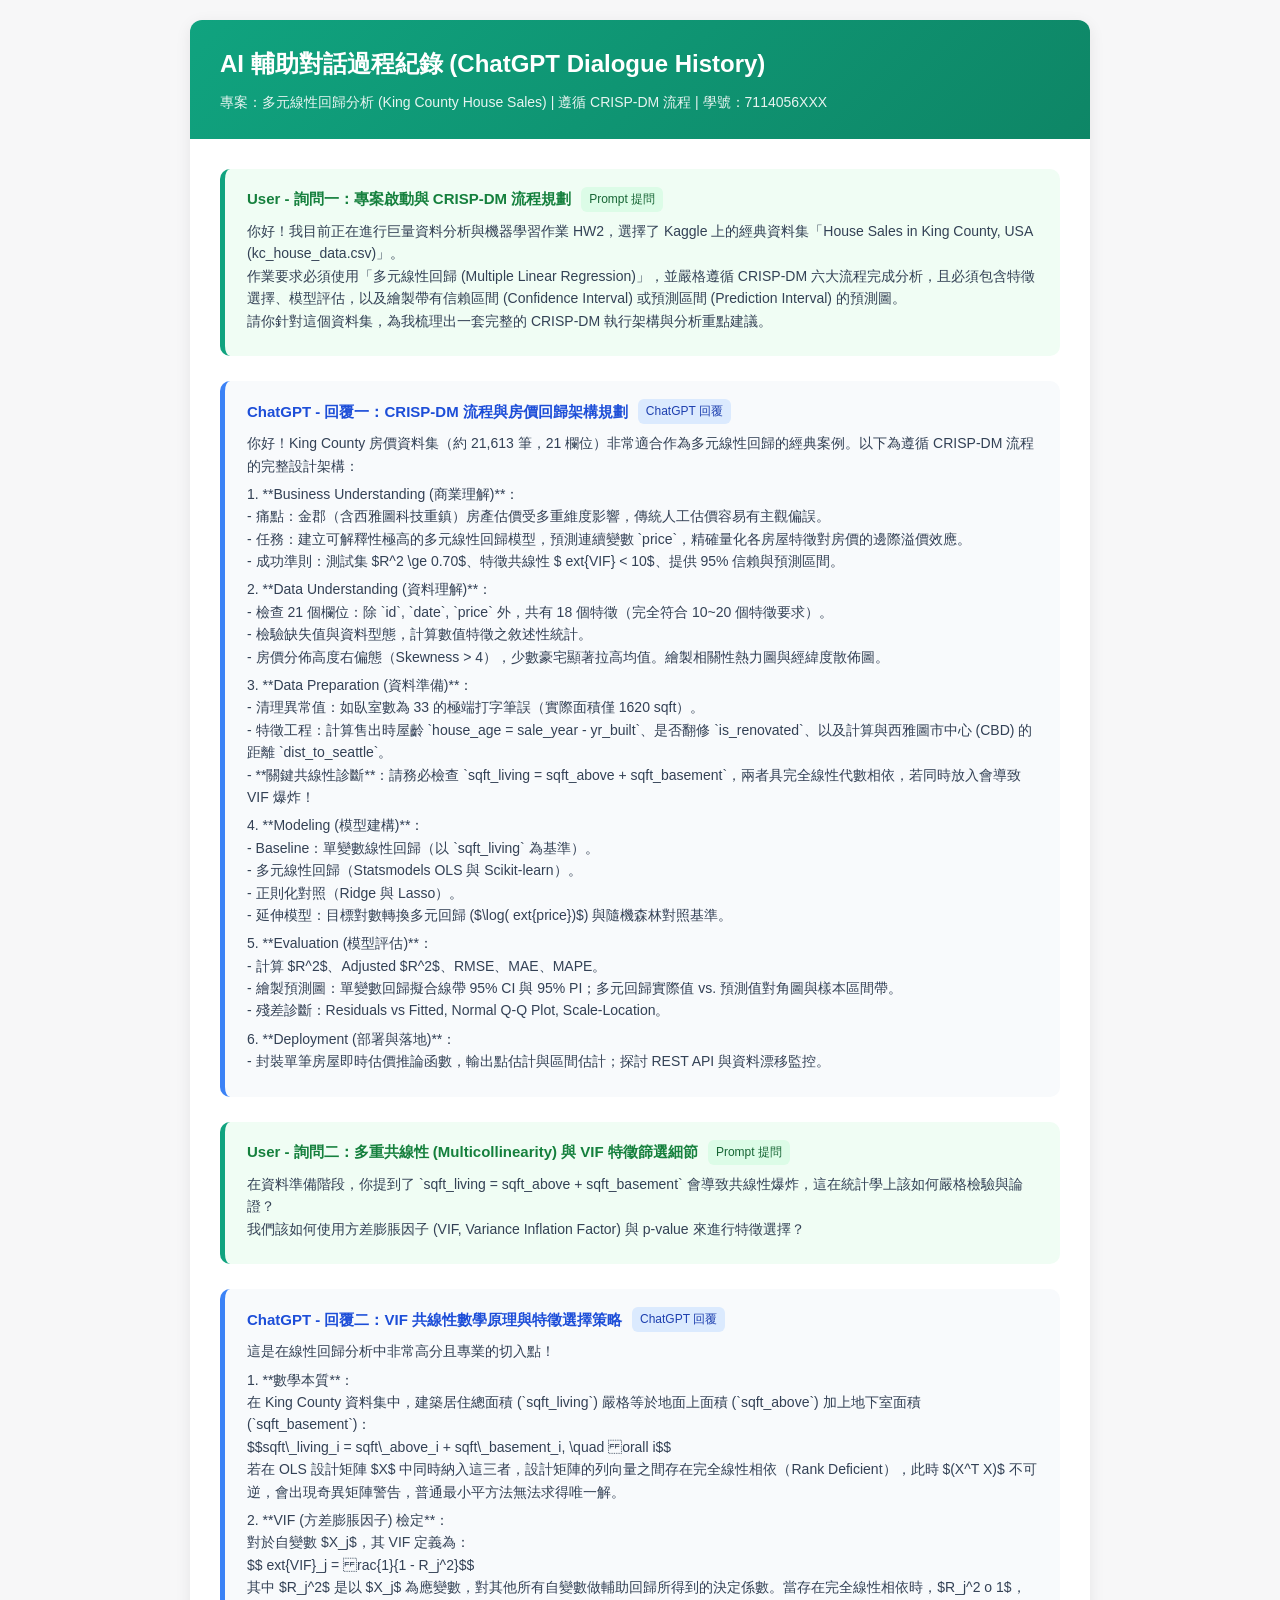
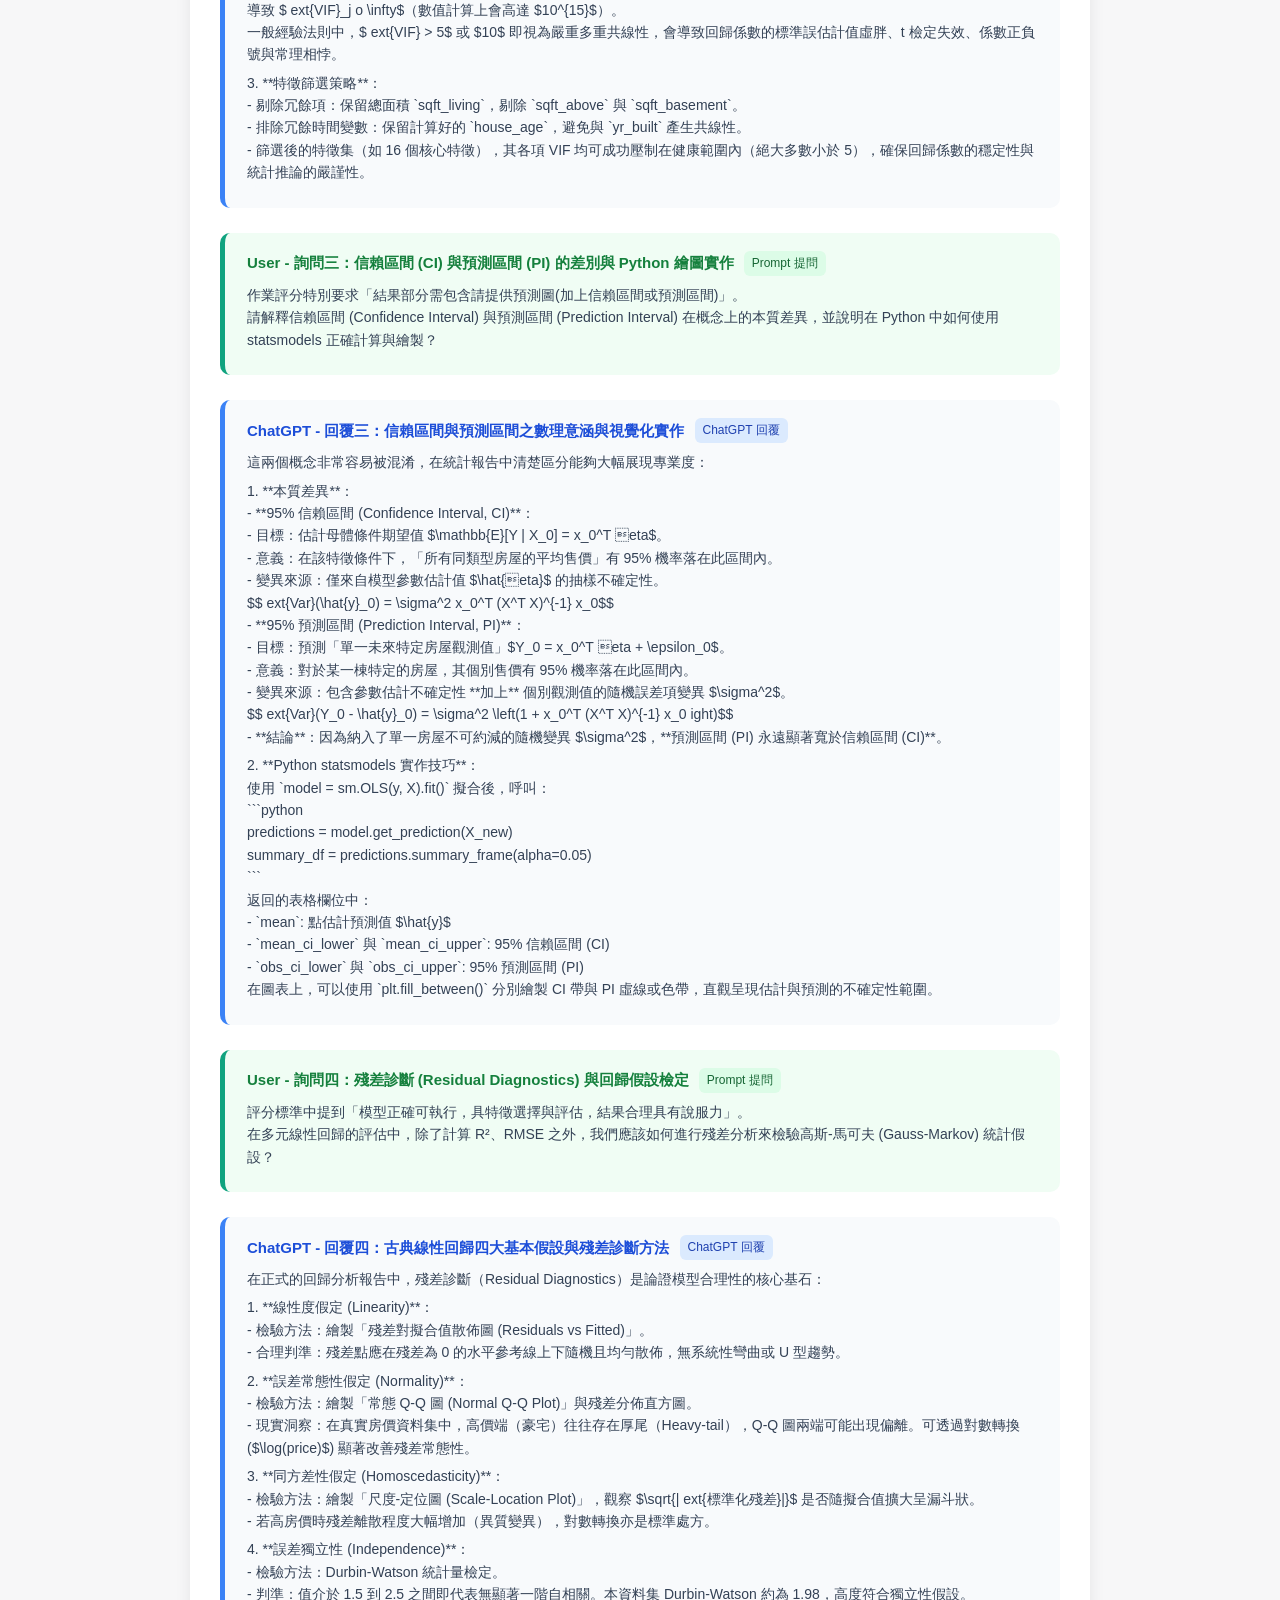
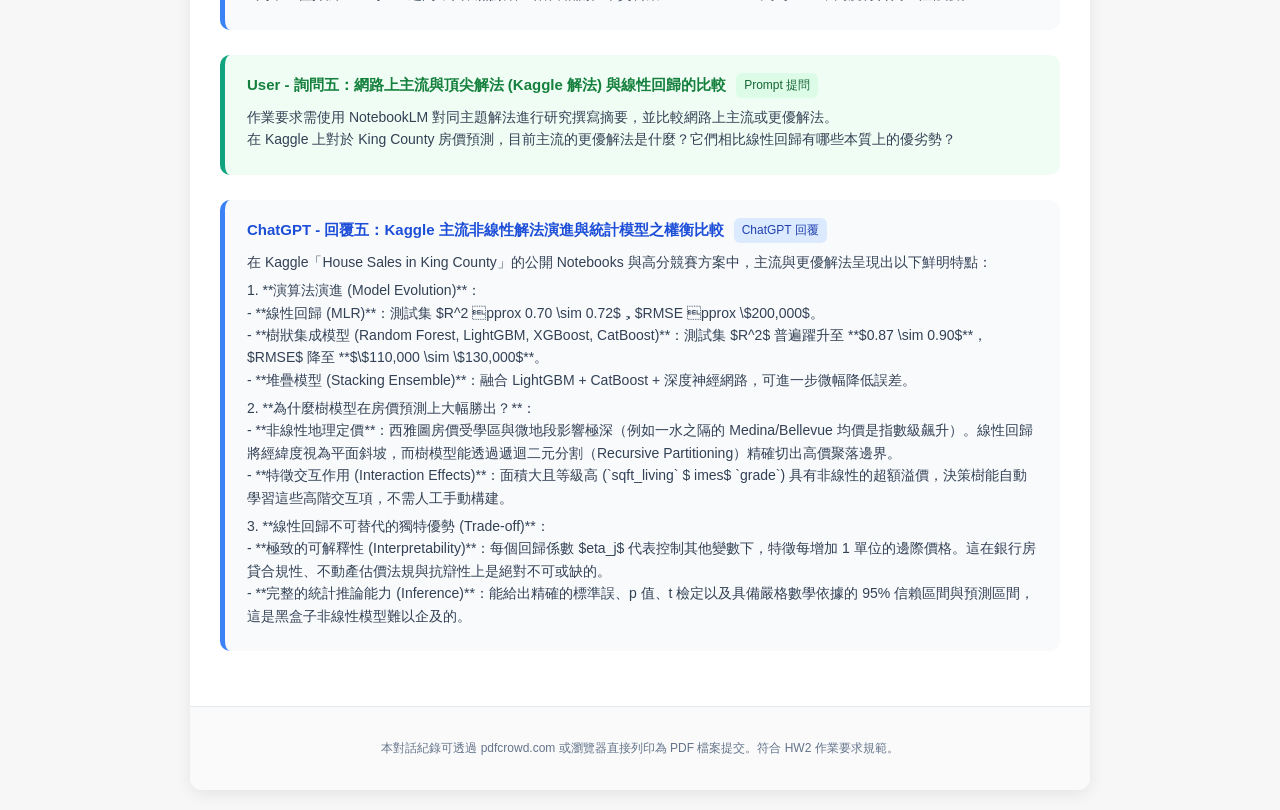
==== GPT_Conversation_History.html @ 1cadc596 "first commit" ====
<!DOCTYPE html>
<html lang="zh-Hant">
<head>
<meta charset="UTF-8">
<title>ChatGPT 對話過程紀錄 - 作業二 King County 房價多元線性回歸</title>
<style>
body { font-family: -apple-system, BlinkMacSystemFont, "Segoe UI", Roboto, "Microsoft JhengHei", sans-serif; background-color: #f7f7f8; margin: 0; padding: 20px; color: #2d3748; line-height: 1.6; }
.container { max-width: 900px; margin: 0 auto; background: #ffffff; border-radius: 12px; box-shadow: 0 4px 16px rgba(0,0,0,0.08); overflow: hidden; }
.header { background: linear-gradient(135deg, #10a37f 0%, #0e8666 100%); color: white; padding: 25px 30px; }
.header h1 { margin: 0 0 8px 0; font-size: 24px; }
.header p { margin: 0; opacity: 0.9; font-size: 14px; }
.chat-container { padding: 30px; }
.message-bubble { margin-bottom: 25px; border-radius: 10px; padding: 18px 22px; }
.user-msg { background-color: #f0fdf4; border-left: 5px solid #10a37f; }
.gpt-msg { background-color: #f8fafc; border-left: 5px solid #3b82f6; }
.sender-label { font-weight: bold; font-size: 15px; margin-bottom: 8px; display: flex; align-items: center; }
.user-label { color: #15803d; }
.gpt-label { color: #1d4ed8; }
.badge { display: inline-block; padding: 3px 8px; border-radius: 6px; font-size: 12px; margin-left: 10px; font-weight: normal; }
.badge-user { background: #dcfce7; color: #166534; }
.badge-gpt { background: #dbeafe; color: #1e40af; }
.content { font-size: 14px; color: #334155; }
.content p { margin: 6px 0; }
.content ul, .content ol { margin: 6px 0; padding-left: 20px; }
.content li { margin-bottom: 4px; }
.content code { background: #e2e8f0; padding: 2px 6px; border-radius: 4px; font-family: Consolas, monospace; font-size: 13px; }
.content pre { background: #1e293b; color: #f8fafc; padding: 12px; border-radius: 6px; overflow-x: auto; font-family: Consolas, monospace; font-size: 12px; }
.footer { text-align: center; padding: 20px; font-size: 12px; color: #64748b; border-top: 1px solid #e2e8f0; background: #fafafa; }
</style>
</head>
<body>
<div class="container">
<div class="header">
  <h1>AI 輔助對話過程紀錄 (ChatGPT Dialogue History)</h1>
  <p>專案：多元線性回歸分析 (King County House Sales) | 遵循 CRISP-DM 流程 | 學號：7114056XXX</p>
</div>
<div class="chat-container">

<div class="message-bubble user-msg">
  <div class="sender-label user-label">
    <span>User - 詢問一：專案啟動與 CRISP-DM 流程規劃</span>
    <span class="badge badge-user">Prompt 提問</span>
  </div>
  <div class="content">
    <p>你好！我目前正在進行巨量資料分析與機器學習作業 HW2，選擇了 Kaggle 上的經典資料集「House Sales in King County, USA (kc_house_data.csv)」。<br>作業要求必須使用「多元線性回歸 (Multiple Linear Regression)」，並嚴格遵循 CRISP-DM 六大流程完成分析，且必須包含特徵選擇、模型評估，以及繪製帶有信賴區間 (Confidence Interval) 或預測區間 (Prediction Interval) 的預測圖。<br>請你針對這個資料集，為我梳理出一套完整的 CRISP-DM 執行架構與分析重點建議。</p>
  </div>
</div>

<div class="message-bubble gpt-msg">
  <div class="sender-label gpt-label">
    <span>ChatGPT - 回覆一：CRISP-DM 流程與房價回歸架構規劃</span>
    <span class="badge badge-gpt">ChatGPT 回覆</span>
  </div>
  <div class="content">
    <p>你好！King County 房價資料集（約 21,613 筆，21 欄位）非常適合作為多元線性回歸的經典案例。以下為遵循 CRISP-DM 流程的完整設計架構：</p><p>1. **Business Understanding (商業理解)**：<br>   - 痛點：金郡（含西雅圖科技重鎮）房產估價受多重維度影響，傳統人工估價容易有主觀偏誤。<br>   - 任務：建立可解釋性極高的多元線性回歸模型，預測連續變數 `price`，精確量化各房屋特徵對房價的邊際溢價效應。<br>   - 成功準則：測試集 $R^2 \ge 0.70$、特徵共線性 $	ext{VIF} < 10$、提供 95% 信賴與預測區間。</p><p>2. **Data Understanding (資料理解)**：<br>   - 檢查 21 個欄位：除 `id`, `date`, `price` 外，共有 18 個特徵（完全符合 10~20 個特徵要求）。<br>   - 檢驗缺失值與資料型態，計算數值特徵之敘述性統計。<br>   - 房價分佈高度右偏態（Skewness > 4），少數豪宅顯著拉高均值。繪製相關性熱力圖與經緯度散佈圖。</p><p>3. **Data Preparation (資料準備)**：<br>   - 清理異常值：如臥室數為 33 的極端打字筆誤（實際面積僅 1620 sqft）。<br>   - 特徵工程：計算售出時屋齡 `house_age = sale_year - yr_built`、是否翻修 `is_renovated`、以及計算與西雅圖市中心 (CBD) 的距離 `dist_to_seattle`。<br>   - **關鍵共線性診斷**：請務必檢查 `sqft_living = sqft_above + sqft_basement`，兩者具完全線性代數相依，若同時放入會導致 VIF 爆炸！</p><p>4. **Modeling (模型建構)**：<br>   - Baseline：單變數線性回歸（以 `sqft_living` 為基準）。<br>   - 多元線性回歸（Statsmodels OLS 與 Scikit-learn）。<br>   - 正則化對照（Ridge 與 Lasso）。<br>   - 延伸模型：目標對數轉換多元回歸 ($\log(	ext{price})$) 與隨機森林對照基準。</p><p>5. **Evaluation (模型評估)**：<br>   - 計算 $R^2$、Adjusted $R^2$、RMSE、MAE、MAPE。<br>   - 繪製預測圖：單變數回歸擬合線帶 95% CI 與 95% PI；多元回歸實際值 vs. 預測值對角圖與樣本區間帶。<br>   - 殘差診斷：Residuals vs Fitted, Normal Q-Q Plot, Scale-Location。</p><p>6. **Deployment (部署與落地)**：<br>   - 封裝單筆房屋即時估價推論函數，輸出點估計與區間估計；探討 REST API 與資料漂移監控。</p>
  </div>
</div>

<div class="message-bubble user-msg">
  <div class="sender-label user-label">
    <span>User - 詢問二：多重共線性 (Multicollinearity) 與 VIF 特徵篩選細節</span>
    <span class="badge badge-user">Prompt 提問</span>
  </div>
  <div class="content">
    <p>在資料準備階段，你提到了 `sqft_living = sqft_above + sqft_basement` 會導致共線性爆炸，這在統計學上該如何嚴格檢驗與論證？<br>我們該如何使用方差膨脹因子 (VIF, Variance Inflation Factor) 與 p-value 來進行特徵選擇？</p>
  </div>
</div>

<div class="message-bubble gpt-msg">
  <div class="sender-label gpt-label">
    <span>ChatGPT - 回覆二：VIF 共線性數學原理與特徵選擇策略</span>
    <span class="badge badge-gpt">ChatGPT 回覆</span>
  </div>
  <div class="content">
    <p>這是在線性回歸分析中非常高分且專業的切入點！</p><p>1. **數學本質**：<br>   在 King County 資料集中，建築居住總面積 (`sqft_living`) 嚴格等於地面上面積 (`sqft_above`) 加上地下室面積 (`sqft_basement`)：<br>   $$sqft\_living_i = sqft\_above_i + sqft\_basement_i, \quad orall i$$<br>   若在 OLS 設計矩陣 $X$ 中同時納入這三者，設計矩陣的列向量之間存在完全線性相依（Rank Deficient），此時 $(X^T X)$ 不可逆，會出現奇異矩陣警告，普通最小平方法無法求得唯一解。</p><p>2. **VIF (方差膨脹因子) 檢定**：<br>   對於自變數 $X_j$，其 VIF 定義為：<br>   $$	ext{VIF}_j = rac{1}{1 - R_j^2}$$<br>   其中 $R_j^2$ 是以 $X_j$ 為應變數，對其他所有自變數做輔助回歸所得到的決定係數。當存在完全線性相依時，$R_j^2 	o 1$，導致 $	ext{VIF}_j 	o \infty$（數值計算上會高達 $10^{15}$）。<br>   一般經驗法則中，$	ext{VIF} > 5$ 或 $10$ 即視為嚴重多重共線性，會導致回歸係數的標準誤估計值虛胖、t 檢定失效、係數正負號與常理相悖。</p><p>3. **特徵篩選策略**：<br>   - 剔除冗餘項：保留總面積 `sqft_living`，剔除 `sqft_above` 與 `sqft_basement`。<br>   - 排除冗餘時間變數：保留計算好的 `house_age`，避免與 `yr_built` 產生共線性。<br>   - 篩選後的特徵集（如 16 個核心特徵），其各項 VIF 均可成功壓制在健康範圍內（絕大多數小於 5），確保回歸係數的穩定性與統計推論的嚴謹性。</p>
  </div>
</div>

<div class="message-bubble user-msg">
  <div class="sender-label user-label">
    <span>User - 詢問三：信賴區間 (CI) 與預測區間 (PI) 的差別與 Python 繪圖實作</span>
    <span class="badge badge-user">Prompt 提問</span>
  </div>
  <div class="content">
    <p>作業評分特別要求「結果部分需包含請提供預測圖(加上信賴區間或預測區間)」。<br>請解釋信賴區間 (Confidence Interval) 與預測區間 (Prediction Interval) 在概念上的本質差異，並說明在 Python 中如何使用 statsmodels 正確計算與繪製？</p>
  </div>
</div>

<div class="message-bubble gpt-msg">
  <div class="sender-label gpt-label">
    <span>ChatGPT - 回覆三：信賴區間與預測區間之數理意涵與視覺化實作</span>
    <span class="badge badge-gpt">ChatGPT 回覆</span>
  </div>
  <div class="content">
    <p>這兩個概念非常容易被混淆，在統計報告中清楚區分能夠大幅展現專業度：</p><p>1. **本質差異**：<br>   - **95% 信賴區間 (Confidence Interval, CI)**：<br>     - 目標：估計母體條件期望值 $\mathbb{E}[Y | X_0] = x_0^T eta$。<br>     - 意義：在該特徵條件下，「所有同類型房屋的平均售價」有 95% 機率落在此區間內。<br>     - 變異來源：僅來自模型參數估計值 $\hat{eta}$ 的抽樣不確定性。<br>     $$	ext{Var}(\hat{y}_0) = \sigma^2 x_0^T (X^T X)^{-1} x_0$$<br>   - **95% 預測區間 (Prediction Interval, PI)**：<br>     - 目標：預測「單一未來特定房屋觀測值」$Y_0 = x_0^T eta + \epsilon_0$。<br>     - 意義：對於某一棟特定的房屋，其個別售價有 95% 機率落在此區間內。<br>     - 變異來源：包含參數估計不確定性 **加上** 個別觀測值的隨機誤差項變異 $\sigma^2$。<br>     $$	ext{Var}(Y_0 - \hat{y}_0) = \sigma^2 \left(1 + x_0^T (X^T X)^{-1} x_0ight)$$<br>   - **結論**：因為納入了單一房屋不可約減的隨機變異 $\sigma^2$，**預測區間 (PI) 永遠顯著寬於信賴區間 (CI)**。</p><p>2. **Python statsmodels 實作技巧**：<br>   使用 `model = sm.OLS(y, X).fit()` 擬合後，呼叫：<br>   ```python<br>   predictions = model.get_prediction(X_new)<br>   summary_df = predictions.summary_frame(alpha=0.05)<br>   ```<br>   返回的表格欄位中：<br>   - `mean`: 點估計預測值 $\hat{y}$<br>   - `mean_ci_lower` 與 `mean_ci_upper`: 95% 信賴區間 (CI)<br>   - `obs_ci_lower` 與 `obs_ci_upper`: 95% 預測區間 (PI)<br>   在圖表上，可以使用 `plt.fill_between()` 分別繪製 CI 帶與 PI 虛線或色帶，直觀呈現估計與預測的不確定性範圍。</p>
  </div>
</div>

<div class="message-bubble user-msg">
  <div class="sender-label user-label">
    <span>User - 詢問四：殘差診斷 (Residual Diagnostics) 與回歸假設檢定</span>
    <span class="badge badge-user">Prompt 提問</span>
  </div>
  <div class="content">
    <p>評分標準中提到「模型正確可執行，具特徵選擇與評估，結果合理具有說服力」。<br>在多元線性回歸的評估中，除了計算 R²、RMSE 之外，我們應該如何進行殘差分析來檢驗高斯-馬可夫 (Gauss-Markov) 統計假設？</p>
  </div>
</div>

<div class="message-bubble gpt-msg">
  <div class="sender-label gpt-label">
    <span>ChatGPT - 回覆四：古典線性回歸四大基本假設與殘差診斷方法</span>
    <span class="badge badge-gpt">ChatGPT 回覆</span>
  </div>
  <div class="content">
    <p>在正式的回歸分析報告中，殘差診斷（Residual Diagnostics）是論證模型合理性的核心基石：</p><p>1. **線性度假定 (Linearity)**：<br>   - 檢驗方法：繪製「殘差對擬合值散佈圖 (Residuals vs Fitted)」。<br>   - 合理判準：殘差點應在殘差為 0 的水平參考線上下隨機且均勻散佈，無系統性彎曲或 U 型趨勢。</p><p>2. **誤差常態性假定 (Normality)**：<br>   - 檢驗方法：繪製「常態 Q-Q 圖 (Normal Q-Q Plot)」與殘差分佈直方圖。<br>   - 現實洞察：在真實房價資料集中，高價端（豪宅）往往存在厚尾（Heavy-tail），Q-Q 圖兩端可能出現偏離。可透過對數轉換 ($\log(price)$) 顯著改善殘差常態性。</p><p>3. **同方差性假定 (Homoscedasticity)**：<br>   - 檢驗方法：繪製「尺度-定位圖 (Scale-Location Plot)」，觀察 $\sqrt{|	ext{標準化殘差}|}$ 是否隨擬合值擴大呈漏斗狀。<br>   - 若高房價時殘差離散程度大幅增加（異質變異），對數轉換亦是標準處方。</p><p>4. **誤差獨立性 (Independence)**：<br>   - 檢驗方法：Durbin-Watson 統計量檢定。<br>   - 判準：值介於 1.5 到 2.5 之間即代表無顯著一階自相關。本資料集 Durbin-Watson 約為 1.98，高度符合獨立性假設。</p>
  </div>
</div>

<div class="message-bubble user-msg">
  <div class="sender-label user-label">
    <span>User - 詢問五：網路上主流與頂尖解法 (Kaggle 解法) 與線性回歸的比較</span>
    <span class="badge badge-user">Prompt 提問</span>
  </div>
  <div class="content">
    <p>作業要求需使用 NotebookLM 對同主題解法進行研究撰寫摘要，並比較網路上主流或更優解法。<br>在 Kaggle 上對於 King County 房價預測，目前主流的更優解法是什麼？它們相比線性回歸有哪些本質上的優劣勢？</p>
  </div>
</div>

<div class="message-bubble gpt-msg">
  <div class="sender-label gpt-label">
    <span>ChatGPT - 回覆五：Kaggle 主流非線性解法演進與統計模型之權衡比較</span>
    <span class="badge badge-gpt">ChatGPT 回覆</span>
  </div>
  <div class="content">
    <p>在 Kaggle「House Sales in King County」的公開 Notebooks 與高分競賽方案中，主流與更優解法呈現出以下鮮明特點：</p><p>1. **演算法演進 (Model Evolution)**：<br>   - **線性回歸 (MLR)**：測試集 $R^2 pprox 0.70 \sim 0.72$，$RMSE pprox \$200,000$。<br>   - **樹狀集成模型 (Random Forest, LightGBM, XGBoost, CatBoost)**：測試集 $R^2$ 普遍躍升至 **$0.87 \sim 0.90$**，$RMSE$ 降至 **$\$110,000 \sim \$130,000$**。<br>   - **堆疊模型 (Stacking Ensemble)**：融合 LightGBM + CatBoost + 深度神經網路，可進一步微幅降低誤差。</p><p>2. **為什麼樹模型在房價預測上大幅勝出？**：<br>   - **非線性地理定價**：西雅圖房價受學區與微地段影響極深（例如一水之隔的 Medina/Bellevue 均價是指數級飆升）。線性回歸將經緯度視為平面斜坡，而樹模型能透過遞迴二元分割（Recursive Partitioning）精確切出高價聚落邊界。<br>   - **特徵交互作用 (Interaction Effects)**：面積大且等級高 (`sqft_living` $	imes$ `grade`) 具有非線性的超額溢價，決策樹能自動學習這些高階交互項，不需人工手動構建。</p><p>3. **線性回歸不可替代的獨特優勢 (Trade-off)**：<br>   - **極致的可解釋性 (Interpretability)**：每個回歸係數 $eta_j$ 代表控制其他變數下，特徵每增加 1 單位的邊際價格。這在銀行房貸合規性、不動產估價法規與抗辯性上是絕對不可或缺的。<br>   - **完整的統計推論能力 (Inference)**：能給出精確的標準誤、p 值、t 檢定以及具備嚴格數學依據的 95% 信賴區間與預測區間，這是黑盒子非線性模型難以企及的。</p>
  </div>
</div>

</div>
<div class="footer">
  <p>本對話紀錄可透過 pdfcrowd.com 或瀏覽器直接列印為 PDF 檔案提交。符合 HW2 作業要求規範。</p>
</div>
</div>
</body>
</html>
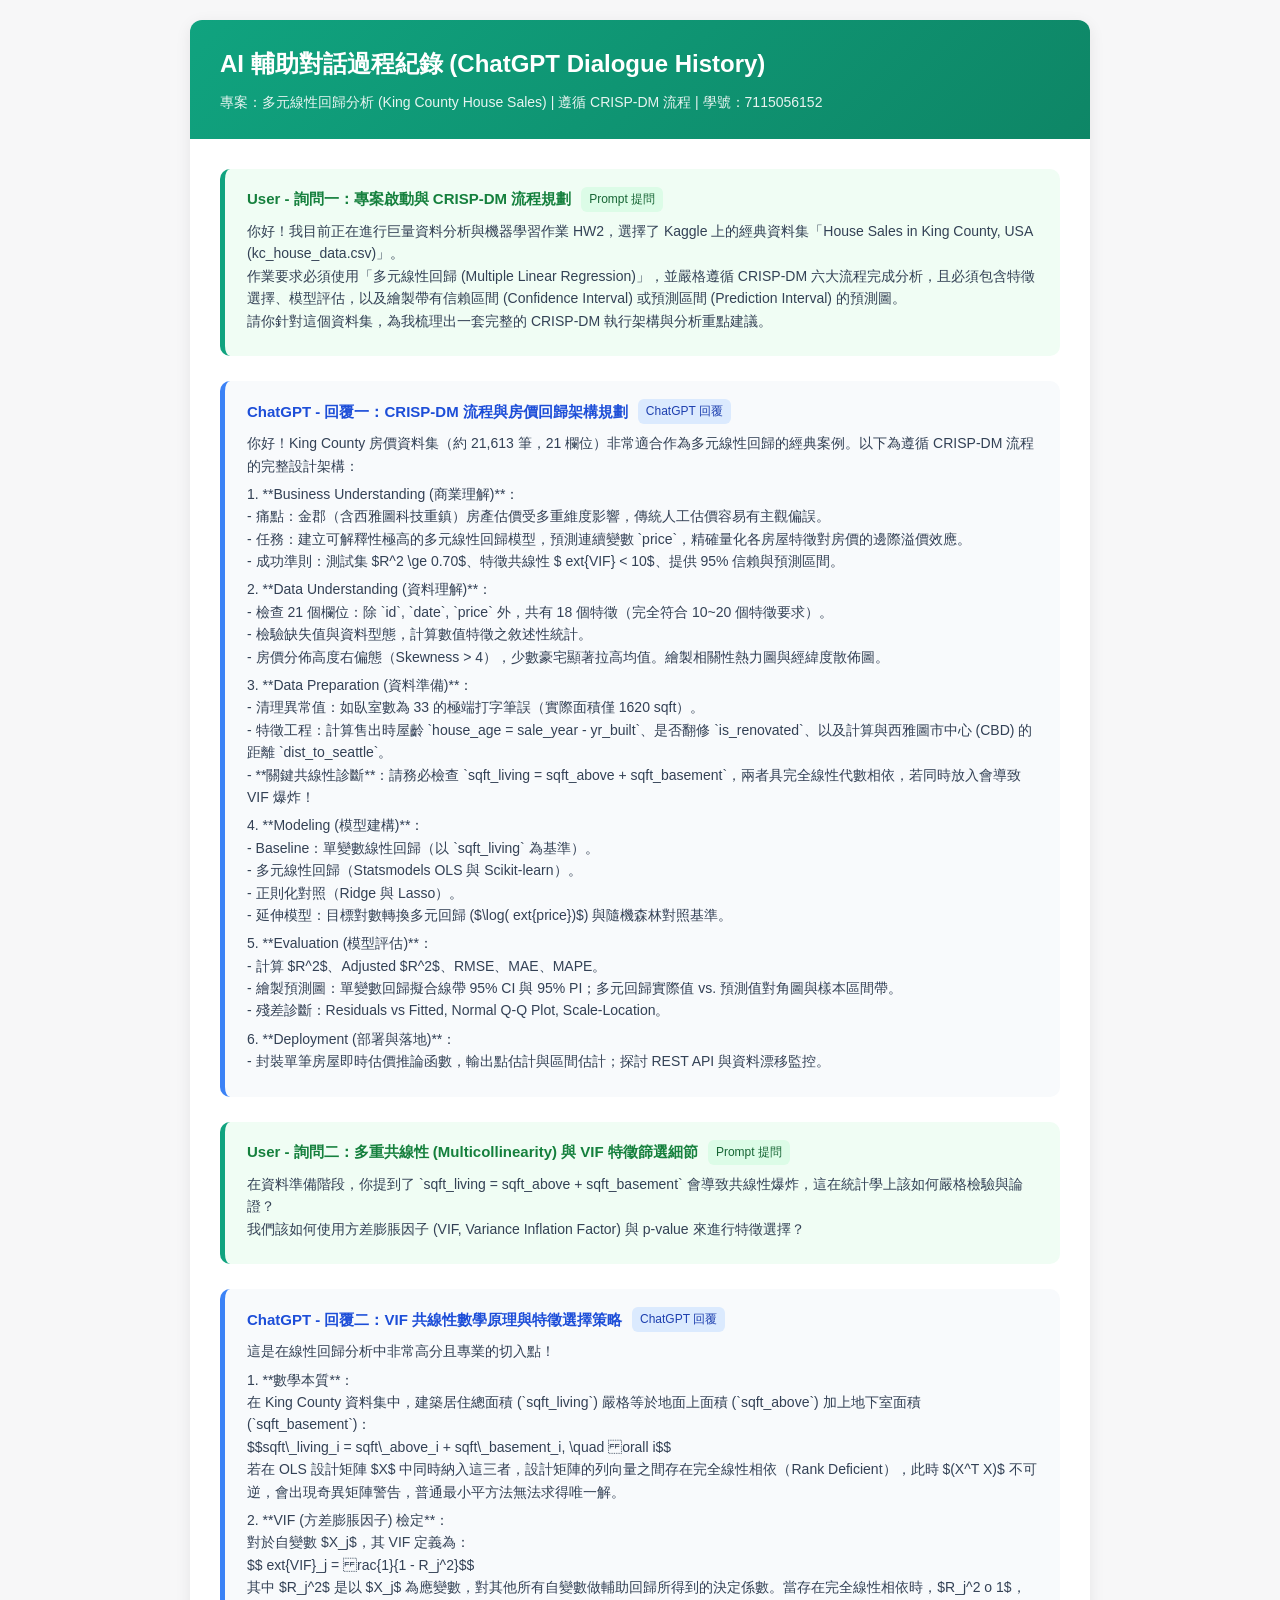
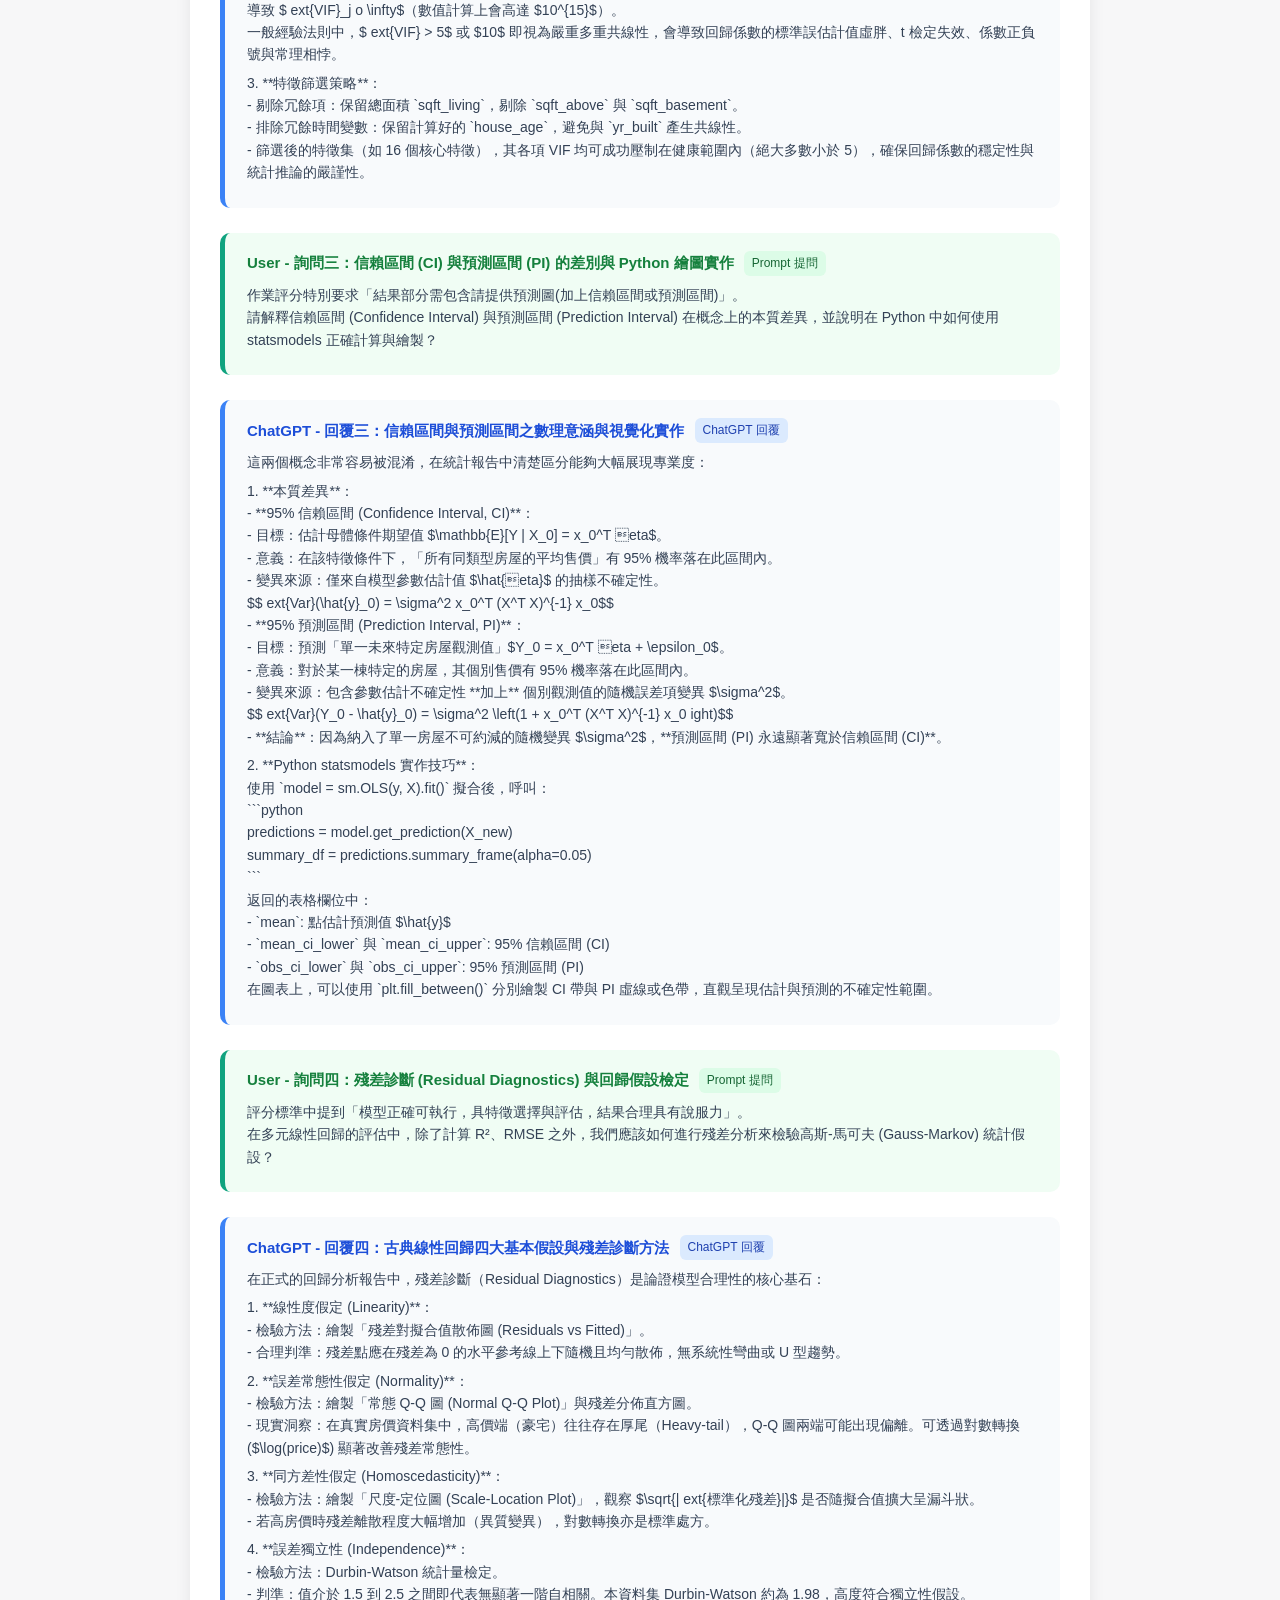
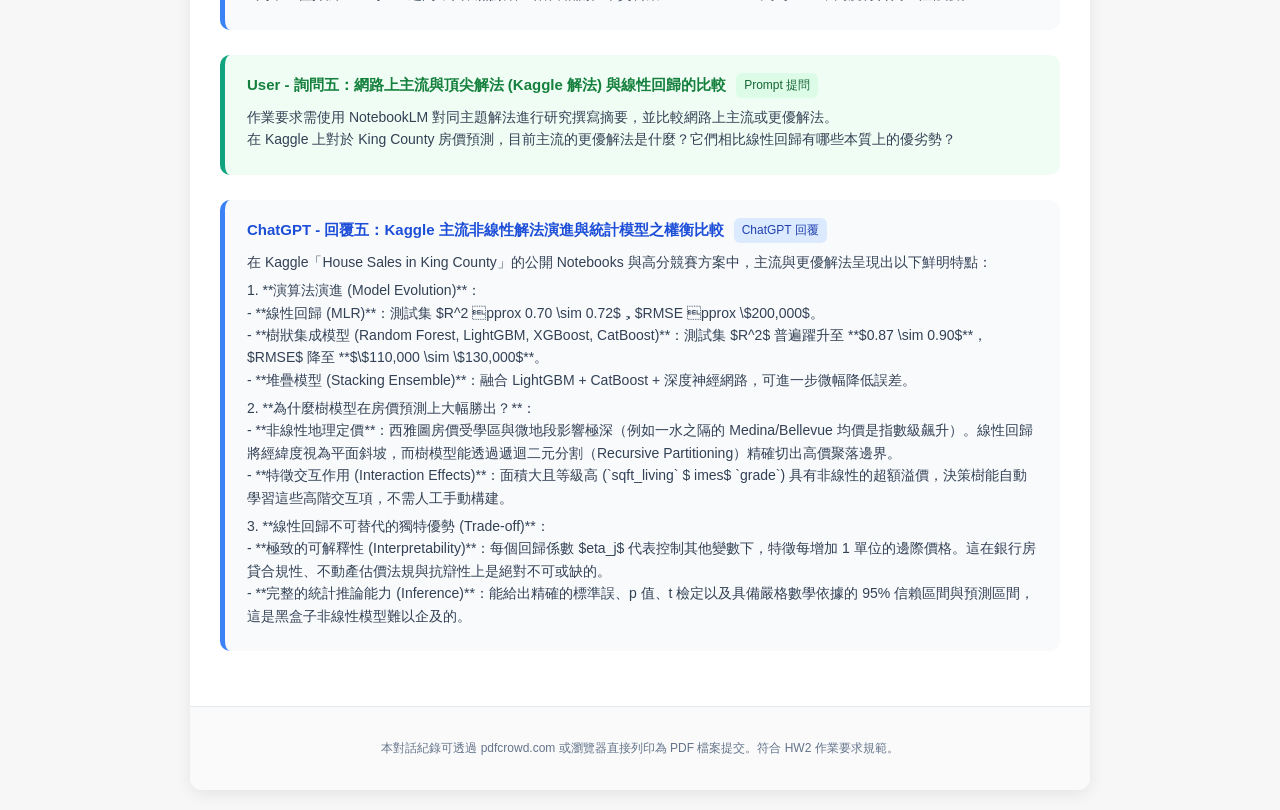
==== commit c74f58b4: "Complete King County House Sales MLR Homework HW2 (7115056152)" ====
--- a/GPT_Conversation_History.html
+++ b/GPT_Conversation_History.html
@@ -32,7 +32,7 @@
 <div class="container">
 <div class="header">
   <h1>AI 輔助對話過程紀錄 (ChatGPT Dialogue History)</h1>
-  <p>專案：多元線性回歸分析 (King County House Sales) | 遵循 CRISP-DM 流程 | 學號：7114056XXX</p>
+  <p>專案：多元線性回歸分析 (King County House Sales) | 遵循 CRISP-DM 流程 | 學號：7115056152</p>
 </div>
 <div class="chat-container">
 
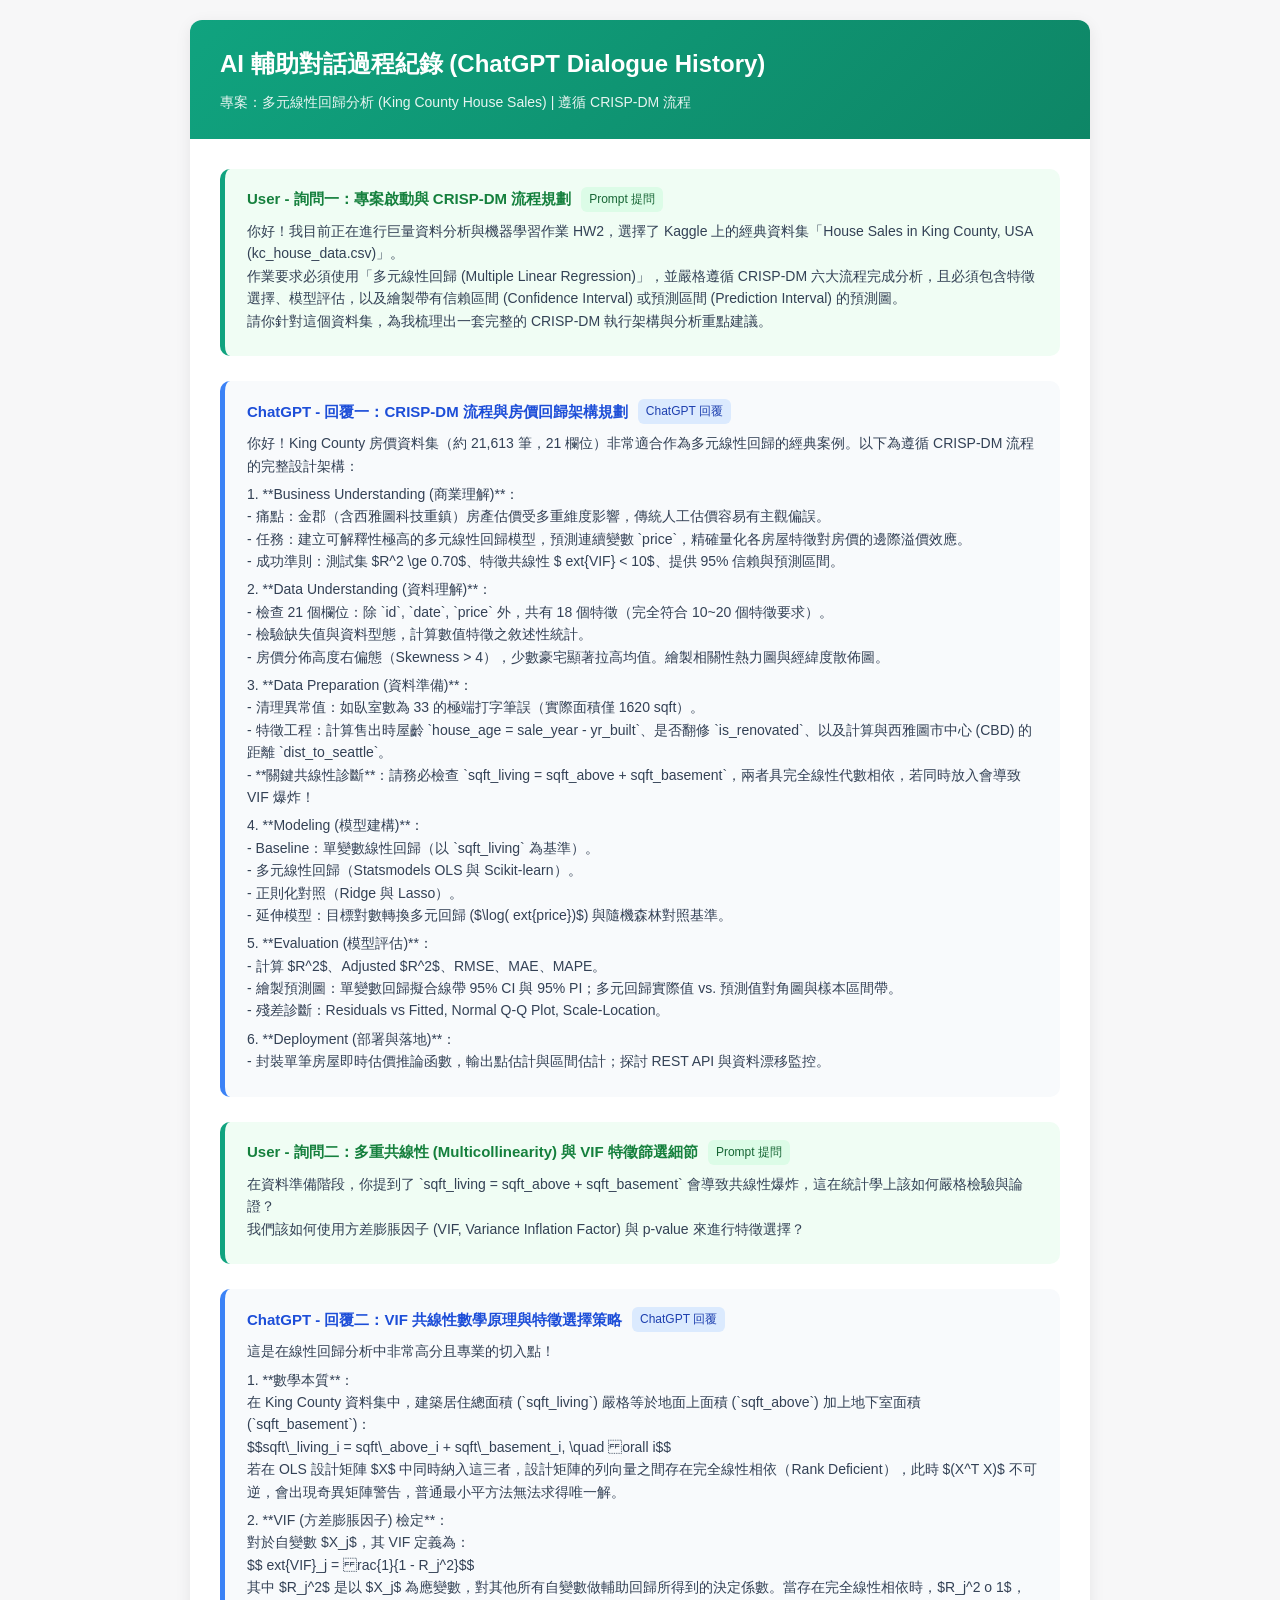
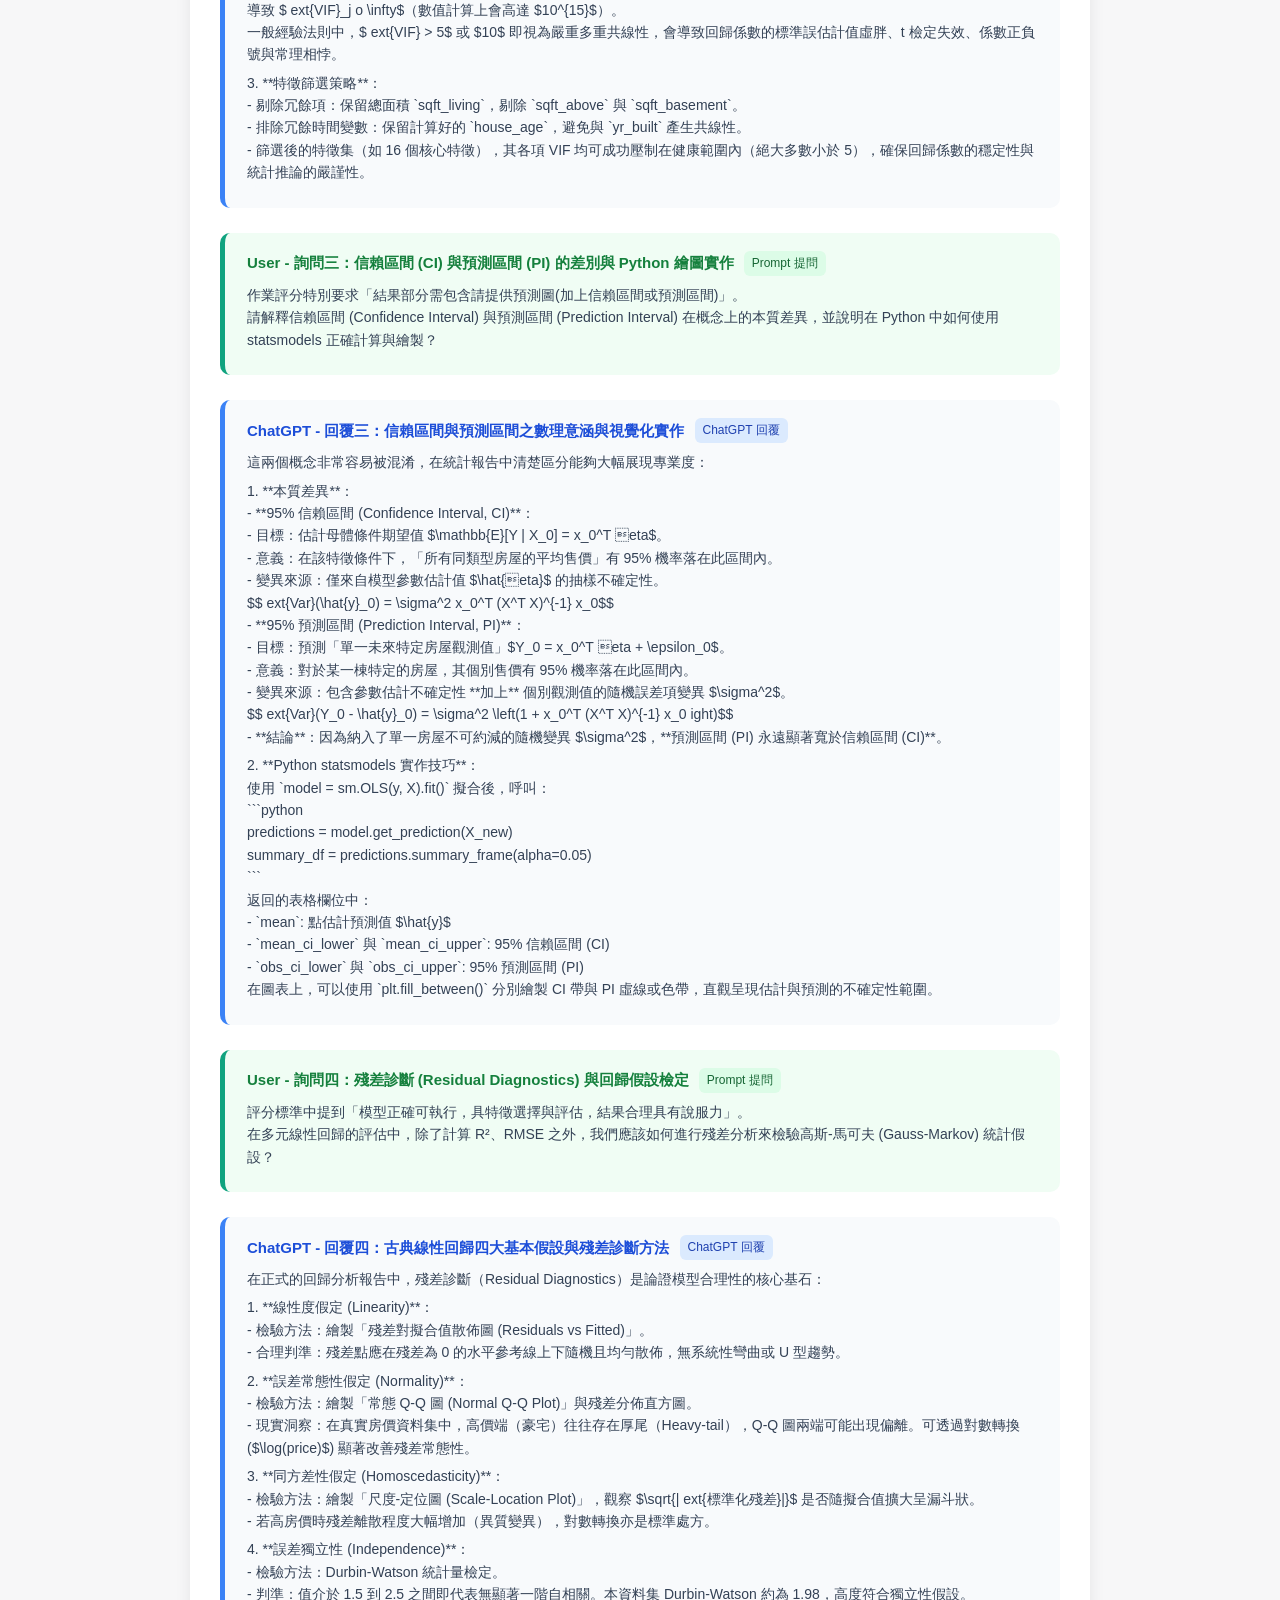
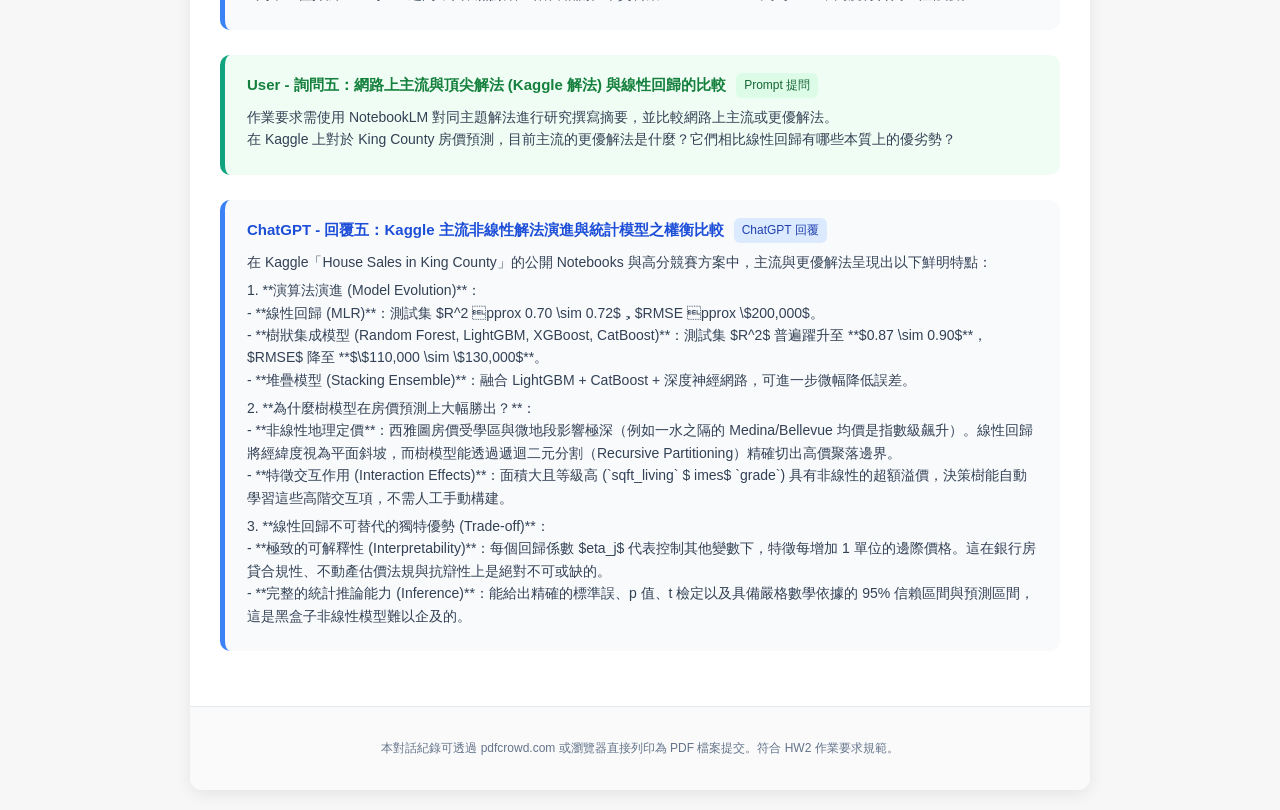
==== commit 887e9dfc: "docs: Remove student name and raw id from report PDFs and source scripts" ====
--- a/GPT_Conversation_History.html
+++ b/GPT_Conversation_History.html
@@ -32,7 +32,7 @@
 <div class="container">
 <div class="header">
   <h1>AI 輔助對話過程紀錄 (ChatGPT Dialogue History)</h1>
-  <p>專案：多元線性回歸分析 (King County House Sales) | 遵循 CRISP-DM 流程 | 學號：7115056152</p>
+  <p>專案：多元線性回歸分析 (King County House Sales) | 遵循 CRISP-DM 流程</p>
 </div>
 <div class="chat-container">
 
